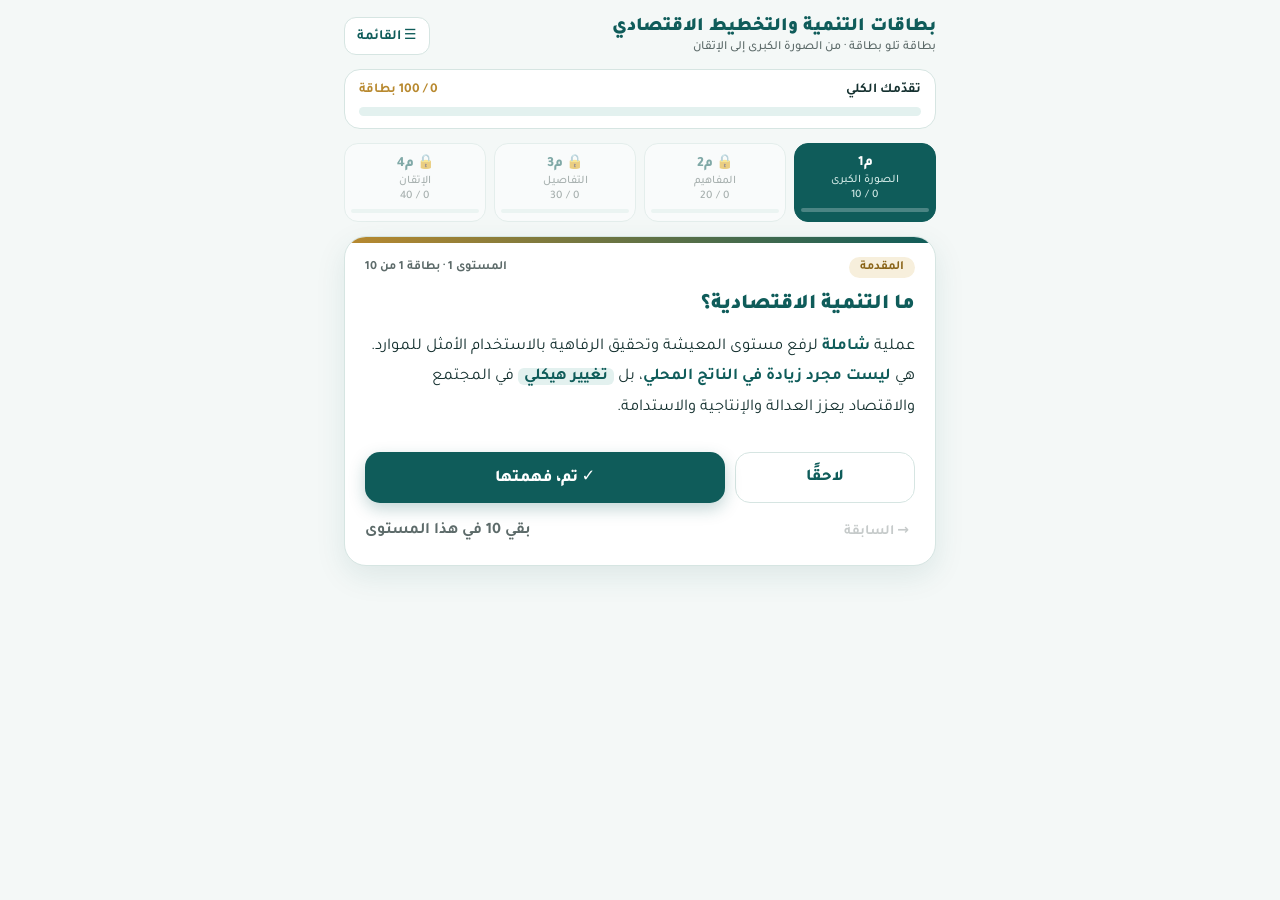
==== bitaqat/index.html @ abdcd71d "إضافة بطاقات المراجعة وملخص المقرر - bitaqat/: موقع 100 بطاقة على 4 مستويات بزر «تم» وحفظ التقدم - m" ====
<!DOCTYPE html>
<html lang="ar" dir="rtl">
<head>
<meta charset="utf-8">
<meta name="viewport" content="width=device-width, initial-scale=1">
<title>بطاقات التنمية والتخطيط الاقتصادي</title>
<link rel="preconnect" href="https://fonts.googleapis.com">
<link href="https://fonts.googleapis.com/css2?family=Tajawal:wght@400;500;700;800;900&display=swap" rel="stylesheet">
<style>
:root{--ink:#14302f;--teal:#0f5c5a;--teal2:#1b7f7a;--tealL:#e3f1ef;--gold:#b8892f;--goldL:#f7efdc;--bg:#f4f8f7;--muted:#5d6b6a;--line:#d6e5e2;--ok:#1f8a5b}
*{box-sizing:border-box;margin:0;padding:0}
html,body{height:100%}
body{font-family:Tajawal,system-ui,sans-serif;background:var(--bg);color:var(--ink);-webkit-tap-highlight-color:transparent}
button{font-family:inherit;cursor:pointer;border:none}
.wrap{max-width:620px;margin:0 auto;padding:16px 14px 28px;min-height:100%;display:flex;flex-direction:column;gap:14px}
header{display:flex;align-items:center;justify-content:space-between;gap:10px}
header h1{font-size:19px;font-weight:900;color:var(--teal);line-height:1.25}
header h1 small{display:block;font-size:12.5px;font-weight:500;color:var(--muted)}
.icon-btn{background:#fff;border:1px solid var(--line);border-radius:12px;padding:8px 12px;font-size:14px;font-weight:700;color:var(--teal)}
.overall{background:#fff;border:1px solid var(--line);border-radius:16px;padding:12px 14px}
.overall .row{display:flex;justify-content:space-between;font-size:13.5px;font-weight:700;margin-bottom:8px}
.overall .row span:last-child{color:var(--gold)}
.bar{height:9px;background:var(--tealL);border-radius:9px;overflow:hidden}
.bar i{display:block;height:100%;background:linear-gradient(to left,var(--gold),var(--teal2));border-radius:9px;transition:width .4s}
.levels{display:grid;grid-template-columns:repeat(4,1fr);gap:8px}
.lv{background:#fff;border:1.5px solid var(--line);border-radius:14px;padding:9px 6px 8px;text-align:center;font-weight:800;color:var(--teal);font-size:14px;position:relative}
.lv small{display:block;font-size:11.5px;font-weight:500;color:var(--muted);margin-top:2px}
.lv .mini{height:4px;background:var(--tealL);border-radius:4px;margin-top:6px;overflow:hidden}
.lv .mini i{display:block;height:100%;background:var(--teal2)}
.lv.on{background:var(--teal);color:#fff;border-color:var(--teal)}
.lv.on small{color:#cfe7e4}
.lv.on .mini{background:rgba(255,255,255,.25)}.lv.on .mini i{background:var(--goldL)}
.lv.done:not(.on){border-color:var(--ok)}
.lv.locked{opacity:.5}
.lv .badge{position:absolute;top:-7px;left:-5px;background:var(--ok);color:#fff;border-radius:10px;font-size:11px;padding:1px 6px}
.card{background:#fff;border-radius:22px;box-shadow:0 10px 30px rgba(15,92,90,.10);border:1px solid var(--line);padding:20px 20px 18px;display:flex;flex-direction:column;gap:12px;min-height:330px;position:relative;overflow:hidden}
.card::before{content:"";position:absolute;inset:0 0 auto 0;height:6px;background:linear-gradient(to left,var(--teal),var(--gold))}
.meta{display:flex;justify-content:space-between;align-items:center;gap:8px;font-size:12.5px}
.chap{background:var(--goldL);color:#8a6418;font-weight:700;border-radius:20px;padding:3px 11px}
.count{color:var(--muted);font-weight:700}
.card h2{font-size:21px;font-weight:900;color:var(--teal);line-height:1.4}
.body{font-size:16.5px;line-height:1.85;flex:1}
.body b{color:var(--teal)}
.body ul,.body ol{padding-right:20px}
.body li{margin-bottom:3px}
.body .v{color:#8a6418;font-weight:700}
.body .k{background:var(--tealL);border-radius:6px;padding:0 6px;font-weight:700;color:var(--teal)}
.body table{width:100%;border-collapse:collapse;font-size:14.5px;margin-top:4px}
.body th{background:var(--teal);color:#fff;padding:5px 7px;text-align:right;font-weight:700}
.body td{border-bottom:1px solid var(--line);padding:5px 7px;vertical-align:top}
.done-tag{position:absolute;top:16px;left:16px;background:#e6f5ee;color:var(--ok);font-size:12px;font-weight:800;border-radius:20px;padding:3px 10px}
.actions{display:grid;grid-template-columns:1fr 2fr;gap:10px}
.btn{border-radius:15px;padding:14px 10px;font-size:16.5px;font-weight:800}
.btn.ok{background:var(--teal);color:#fff;box-shadow:0 6px 16px rgba(15,92,90,.25)}
.btn.ok:active{transform:scale(.98)}
.btn.later{background:#fff;color:var(--teal);border:1.5px solid var(--line)}
.nav{display:flex;justify-content:space-between;align-items:center}
.link{background:none;color:var(--muted);font-size:14px;font-weight:700;padding:6px}
.link:disabled{opacity:.35}
.finish{background:#fff;border-radius:22px;border:1px solid var(--line);padding:26px 20px;text-align:center;display:flex;flex-direction:column;gap:12px;align-items:center}
.finish .big{font-size:46px}
.finish h2{color:var(--teal);font-size:22px;font-weight:900}
.finish p{color:var(--muted);line-height:1.8;font-size:15.5px}
.finish .btn{width:100%}
.sheet-bg{position:fixed;inset:0;background:rgba(10,40,39,.45);display:none;align-items:flex-end;justify-content:center;z-index:9}
.sheet-bg.show{display:flex}
.sheet{background:#fff;width:100%;max-width:620px;max-height:82vh;border-radius:22px 22px 0 0;padding:16px;overflow:auto}
.sheet h3{color:var(--teal);font-weight:900;font-size:18px;margin-bottom:10px;display:flex;justify-content:space-between;align-items:center}
.item{display:flex;align-items:center;gap:10px;padding:11px 6px;border-bottom:1px solid var(--line);font-size:15px;cursor:pointer}
.item .st{width:24px;height:24px;border-radius:50%;border:2px solid var(--line);flex:none;display:flex;align-items:center;justify-content:center;font-size:13px;color:#fff}
.item.d .st{background:var(--ok);border-color:var(--ok)}
.item.cur{background:var(--tealL);border-radius:10px}
.danger{background:#fbeaea;color:#9c3d3d;border-radius:12px;padding:10px 14px;font-weight:800;font-size:14px;margin-top:12px;width:100%}
.confirm{display:none;gap:8px;margin-top:10px}
.confirm.show{display:flex}
.confirm button{flex:1;border-radius:12px;padding:10px;font-weight:800}
.toast{position:fixed;bottom:22px;left:50%;transform:translateX(-50%) translateY(30px);background:var(--ink);color:#fff;padding:10px 18px;border-radius:30px;font-size:14px;font-weight:700;opacity:0;transition:.3s;pointer-events:none;z-index:10}
.toast.show{opacity:1;transform:translateX(-50%) translateY(0)}
@keyframes pop{from{transform:translateY(12px);opacity:0}to{transform:none;opacity:1}}
.anim{animation:pop .28s ease}
</style>
</head>
<body>
<div class="wrap">
  <header>
    <h1>بطاقات التنمية والتخطيط الاقتصادي<small>بطاقة تلو بطاقة · من الصورة الكبرى إلى الإتقان</small></h1>
    <button class="icon-btn" id="listBtn">☰ القائمة</button>
  </header>
  <div class="overall"><div class="row"><span>تقدّمك الكلي</span><span id="ovTxt"></span></div><div class="bar"><i id="ovBar"></i></div></div>
  <div class="levels" id="levels"></div>
  <div id="stage"></div>
</div>

<div class="sheet-bg" id="sheetBg"><div class="sheet" id="sheet"></div></div>
<div class="toast" id="toast"></div>

<script>
const LEVELS=[
 {n:1,name:"الصورة الكبرى",hint:"الموضوعات الرئيسة"},
 {n:2,name:"المفاهيم",hint:"التعريفات والأفكار"},
 {n:3,name:"التفاصيل",hint:"القوائم والمقارنات"},
 {n:4,name:"الإتقان",hint:"الدقائق والشواهد"}
];
const C=[
/* ===== المستوى 1 (10) ===== */
[1,"المقدمة","ما التنمية الاقتصادية؟","عملية <b>شاملة</b> لرفع مستوى المعيشة وتحقيق الرفاهية بالاستخدام الأمثل للموارد.<br>هي <b>ليست مجرد زيادة في الناتج المحلي</b>، بل <span class='k'>تغيير هيكلي</span> في المجتمع والاقتصاد يعزز العدالة والإنتاجية والاستدامة."],
[1,"الفصل 2","النمو ليس هو التنمية","<b>النمو</b> = زيادة الناتج المحلي الإجمالي ← يركز على <span class='k'>الكمّ</span> والأرقام.<br><b>التنمية</b> = تحسين حياة الناس ← تُعنى بـ<span class='k'>الكيف</span>: جودة النمو واستدامته وعدالته، وتراعي الجوانب الاجتماعية والبيئية."],
[1,"الفصل 3","لماذا نسعى إلى التنمية؟","لأنها تحقق أهدافًا كبرى: <b>رفع مستوى المعيشة</b>، <b>تقليل الفقر</b>، <b>عدالة التوزيع</b>، <b>الابتكار</b>، <b>البنية التحتية</b>، <b>التعليم والصحة</b>.<br>وهي ركيزة <b>للاستقرار السياسي والاجتماعي</b> ولتحسين جودة الحياة."],
[1,"الفصل 4","سبع نظريات تفسر التنمية","كل نظرية تجيب عن سؤال: <b>ما محرّك التنمية؟</b><ul><li>سميث: حرية السوق</li><li>ماركس: الصراع الطبقي</li><li>شومبيتر: الابتكار</li><li>روستو: المراحل</li><li>الدفع القوي: الاستثمار الضخم</li><li>نوركس: النمو المتوازن</li><li>هيرشمان: النمو غير المتوازن</li></ul>"],
[1,"الفصل 5","أنواع التنمية والتنمية في الإسلام","للتنمية ثلاثة أنواع: <b>اقتصادية · اجتماعية · مستدامة</b>.<br>والتنمية في الإسلام <b>شاملة متوازنة</b>، غايتها <span class='k'>مقاصد الشريعة الخمسة</span>، و<b>الإنسان محورها وهدفها</b>."],
[1,"الفصول 6–8","التخلف الاقتصادي باختصار","حالة ضعف نمو وتراجع: معيشة ودخل منخفضان وموارد لا تُستغل جيدًا.<br><b>يُقاس</b> بمؤشرات كالناتج المحلي ودخل الفرد و<b>مؤشر التنمية البشرية</b>.<br><b>يُعالج</b> بالإنتاج والاستثمار، والتعليم والصحة، والعدالة، ومحاربة الفساد."],
[1,"الفصل 9","كيف يفسر الإسلام التخلف؟","ليس مشكلة مال وموارد فقط، بل <b>خلل في القيم والسلوك</b> و<b>تقصير في عمارة الأرض</b>.<br>له <b>5 أسباب</b> تقابلها <b>5 سبل للنهوض</b>، وهو <span class='k'>ليس قدرًا محتومًا</span>."],
[1,"الفصول 10، 11، 13","الاستراتيجية ومن يصنع التنمية","<b>الاستراتيجية</b>: خطة طويلة الأمد توجّه موارد الدولة نحو نمو شامل مستدام.<br>ويصنع التنمية ثلاثة فاعلين: <b>الدولة</b> و<b>المواطن</b> و<b>المؤسسات الخاصة</b>، ولكلٍّ دوره."],
[1,"الفصل 12","تمويل التنمية: إسلامي ووضعي","يتفق النظامان في <b>أهمية التمويل</b>، ويختلفان في المصدر والمنهج والقيم.<br><b>الإسلامي</b>: مشاركة في الربح والخسارة، والربا محرّم.<br><b>الوضعي</b>: قرض بفائدة ثابتة، والمقترض يتحمل المخاطر."],
[1,"الفصلان 14–15","التخطيط الاقتصادي وتجربة المملكة","<b>التخطيط</b>: تحديد مسبق للأهداف والمسارات لتحقيق التنمية بكفاءة.<br><b>في المملكة</b> مرحلتان: <b>الخطط الخمسية</b> (بناء البنية التحتية) ← <b>رؤية 2030</b> (تخطيط استراتيجي موجّه بالأداء)."],

/* ===== المستوى 2 (20) ===== */
[2,"الفصل 1","تعريف علم الاقتصاد","علم <b>اجتماعي</b> يدرس كيفية استخدام <b>الموارد المحدودة</b> لإشباع <b>حاجات الإنسان المتعددة</b> بأفضل شكل ممكن، من خلال <b>المقارنة بين الاستخدامات البديلة</b> لهذه الموارد."],
[2,"الفصل 1","تعريف الاقتصاد الإسلامي","منظومة من <b>القواعد والأصول الشرعية</b> المستمدة من القرآن والسنة، تهدف إلى بناء <b>نظام اقتصادي عادل</b> يحقق <b>الكفاية للأفراد</b> و<b>التنمية للمجتمع</b> في إطار القيم الإسلامية."],
[2,"الفصل 1","تعريف التنمية الاقتصادية","عملية تهدف إلى <b>رفع مستوى الدخل القومي</b> و<b>تحسين نوعية الحياة</b> عبر <span class='k'>التغيير الهيكلي</span> في الاقتصاد والمجتمع، وتشمل التقدم في <b>التعليم والصحة والإنتاج والعدالة الاجتماعية</b>."],
[2,"الفصل 2","النمو والتنمية: المقارنة الكاملة","<table><tr><th></th><th>النمو</th><th>التنمية</th></tr><tr><td><b>المفهوم</b></td><td>زيادة الناتج المحلي خلال فترة</td><td>تحسين المعيشة بزيادة الإنتاجية وعدالة التوزيع</td></tr><tr><td><b>التركيز</b></td><td>الكم والأرقام</td><td>جودة النمو واستدامته وعدالته</td></tr><tr><td><b>يراعي</b></td><td>الاقتصاد فقط</td><td>العوامل الاجتماعية والبيئية</td></tr></table>"],
[2,"الفصل 3","أهداف التنمية العشرة","<ol><li>تحسين مستوى المعيشة</li><li>تقليل الفقر</li><li>تعزيز النمو المستدام</li><li>توزيع عادل للثروات</li><li>تعزيز الابتكار والتقنية</li><li>تطوير البنية التحتية</li><li>تحسين التعليم</li><li>تعزيز المشاركة المجتمعية</li><li>زيادة الاستثمار</li><li>تحسين الصحة العامة</li></ol>"],
[2,"الفصل 3","أهمية التنمية الاقتصادية","ضرورية لـ: <b>تحسين المعيشة</b> و<b>زيادة الدخل</b> و<b>توفير فرص العمل</b> ← فتقل البطالة والفقر وتتعزز العدالة.<br>وتعزز <b>الابتكار والكفاءة الإنتاجية</b>، وتسهم في <b>الاستقرار السياسي والاجتماعي</b>.<br>إذن هي ركيزة لتحقيق الأهداف الاجتماعية والثقافية والاقتصادية."],
[2,"الفصل 4","نظرية آدم سميث (الكلاسيكية)","التنمية تتحقق بـ<b>حرية السوق والمنافسة</b>.<br>كل فرد يعمل لمصلحته الذاتية، فيتحقق تلقائيًا الصالح العام عبر <span class='k'>اليد الخفية</span>."],
[2,"الفصل 4","النظرية الماركسية","تفسر التنمية بـ<b>العلاقات الطبقية</b> و<b>الصراع بين العمال والرأسماليين</b>.<br>الرأسمالية تولّد التفاوت والفقر ← فتقوم <b>ثورة</b> تقيم نظامًا أعدل هو <b>الاشتراكية</b>."],
[2,"الفصل 4","نظرية شومبيتر (الابتكار)","<b>الابتكار</b> هو المحرك الأساسي للتنمية.<br>يقوم <b>رواد الأعمال</b> بإحداث <span class='k'>هدم بنّاء</span>: منتجات وتقنيات جديدة تحل محل القديمة."],
[2,"الفصل 4","نظرية روستو: مراحل النمو","تمر المجتمعات بمراحل محددة من التخلف إلى الازدهار:<ol><li>المجتمع التقليدي</li><li>التهيؤ للانطلاق</li><li>الانطلاق</li><li>التوجه نحو النضج الصناعي</li><li>الاستهلاك الجماهيري الواسع</li></ol>"],
[2,"الفصل 4","نظرية الدفع القوي (روزنشتاين-رودان)","التنمية تحتاج <b>دفعة استثمارية كبيرة ومتكاملة</b> لإخراج الاقتصاد من الركود.<br>المشاريع الصغيرة المتفرقة <b>لا تكفي</b>؛ بل يجب تحريك الاقتصاد عبر <b>استثمارات ضخمة متزامنة</b>."],
[2,"الفصل 4","المتوازن (نوركس) × غير المتوازن (هيرشمان)","<b>نوركس</b>: لا تقوم التنمية على قطاع واحد، بل <b>نمو متوازن في جميع القطاعات</b> لضمان الاستقرار.<br><b>هيرشمان</b>: تنطلق التنمية من <b>قطاعات استراتيجية محددة</b> تقود الاقتصاد، ثم تمتد آثارها تدريجيًا لبقية القطاعات."],
[2,"الفصل 5","أنواع التنمية الثلاثة","<b>الاقتصادية</b>: زيادة مستدامة في الدخل والإنتاج وتحسين الهيكل الاقتصادي.<br><b>الاجتماعية</b>: تطوير قدرات الأفراد في التعليم والصحة والثقافة، والعدالة والرفاه.<br><b>المستدامة</b>: تلبية حاجات الحاضر دون المساس بقدرة الأجيال القادمة، مع حفظ البيئة."],
[2,"الفصل 5","التنمية في الإسلام","عملية شاملة توازن بين الاقتصادي والاجتماعي والبيئي مع الالتزام بالأخلاق.<ul><li><b>غايتها</b>: حفظ الدين والنفس والعقل والنسل والمال</li><li><b>أسسها</b>: العمل، العدل، التكافل، الإحسان</li><li><b>محورها</b>: الإنسان</li></ul>"],
[2,"الفصل 6","تعريف التخلف ومظاهره","<b>التخلف</b>: ضعف النمو والتراجع الاقتصادي، يتمثل في انخفاض المعيشة والدخل وضعف استخدام الموارد.<br><b>مظاهره</b>:<ol><li>انتشار الفقر والبطالة</li><li>ضعف البنى التحتية</li><li>انخفاض الإنتاجية وتدني نصيب الفرد من الدخل</li></ol>"],
[2,"الفصل 6","مقاييس التخلف العشرة","<ol><li>الناتج المحلي الإجمالي GDP</li><li>دخل الفرد</li><li>معدل الفقر</li><li>معدل البطالة</li><li>مؤشر التنمية البشرية HDI</li><li>معدل الأمية</li><li>مؤشر الفساد</li><li>الوصول للخدمات الأساسية</li><li>معدل النمو السكاني</li><li>مؤشرات الصحة العامة</li></ol>"],
[2,"الفصل 9","أسباب التخلف في الفكر الإسلامي","<ol><li>الابتعاد عن الدين والقيم الأخلاقية</li><li>الكسل وترك العمل</li><li>الجهل وضعف التعليم</li><li>الظلم والفساد</li><li>الفرقة وضعف الوحدة</li></ol>"],
[2,"الفصل 9","سبل النهوض في ضوء الإسلام","<ol><li>الإيمان والعمل الصالح</li><li>العلم والتخطيط</li><li>العدالة الاجتماعية</li><li>العمل والإنتاج</li><li>التكافل والتعاون</li></ol>"],
[2,"الفصل 12","الفرق الجوهري في التمويل","يكمن في <b>المنطلقات الفكرية والقيمية</b> وفي التعامل مع <b>المال والربح والمخاطرة</b>:<br><b>الربا</b>: محرّم في الإسلام لأن المال لا يدرّ مالًا بلا مخاطرة أو عمل، وهو عنصر أساس في الوضعي.<br><b>المخاطر</b>: مشتركة في الإسلامي، ويتحملها المقترض وحده في الوضعي."],
[2,"الفصل 14","مفهوم التخطيط وأهميته","<b>التخطيط</b>: تحديد مسبق للأهداف والمسارات لتحقيق التنمية بكفاءة؛ يشمل التحليل والتنظيم والتوجيه والرقابة.<br><b>أهميته</b>: توحيد الجهود وتقليل الهدر · تحسين القرار · رفع الكفاءة · الميزة التنافسية والاستقرار · تسهيل التقييم."],

/* ===== المستوى 3 (30) ===== */
[3,"الفصل 4","مرتكزات نظرية آدم سميث","<ol><li><b>تقسيم العمل</b> يزيد الكفاءة والإنتاج.</li><li><b>تراكم رأس المال</b> شرط أساسي للنمو.</li><li><b>دور الدولة</b> يقتصر على الحماية والأمن وتطبيق العدالة.</li></ol>"],
[3,"الفصل 4","مرتكزات النظرية الماركسية","<ol><li><b>فائض القيمة</b> هو مصدر الربح في الرأسمالية.</li><li>التنمية الحقيقية تتحقق بـ<b>إلغاء الاستغلال الطبقي</b>.</li><li>المجتمع العادل ينتج من <b>توزيع الثروة على أسس جماعية</b>.</li></ol>"],
[3,"الفصل 4","مرتكزات نظرية شومبيتر","<ol><li>الابتكار يولّد <b>نموًا اقتصاديًا متسارعًا</b>.</li><li>دور <b>رجل الأعمال محوري</b> في التطور الاقتصادي.</li><li><b>الاستثمار في المعرفة والتقنية</b> أساس التنمية المستدامة.</li></ol>"],
[3,"الفصل 4","مرتكزات نظرية الدفع القوي","<ol><li>ضرورة <b>التخطيط المركزي</b> للتنمية.</li><li><b>الترابط بين القطاعات</b> يضاعف الأثر الاقتصادي.</li><li><b>الاستثمار في البنية التحتية</b> يحفز بقية الأنشطة.</li></ol>"],
[3,"الفصل 4","مرتكزات النمو المتوازن (نوركس)","<ol><li>التوازن بين <b>الإنتاج والاستهلاك</b>.</li><li>تحفيز الاستثمار في <b>الصناعة والزراعة والخدمات معًا</b>.</li><li>تجنب <b>الاعتماد المفرط على قطاع واحد</b> مثل النفط أو الزراعة فقط.</li></ol>"],
[3,"الفصل 4","مرتكزات النمو غير المتوازن (هيرشمان)","<ol><li>الموارد محدودة، فتُركّز في <b>قطاعات ذات أثر مضاعف</b>.</li><li>النمو يبدأ من <b>بؤر اقتصادية</b> تقود التحول البنيوي.</li><li><b>اللامركزية والتمييز</b> في توزيع الاستثمارات يسرّعان النمو.</li></ol>"],
[3,"الفصل 4","المحرك الأساسي لكل نظرية","<table><tr><td><b>سميث</b></td><td>حرية السوق وتراكم رأس المال</td></tr><tr><td><b>ماركس</b></td><td>الصراع الطبقي وتوزيع الثروة</td></tr><tr><td><b>شومبيتر</b></td><td>الابتكار وريادة الأعمال</td></tr><tr><td><b>روستو</b></td><td>المراحل التاريخية للنمو</td></tr><tr><td><b>الدفع القوي</b></td><td>الاستثمار الكبير المتزامن</td></tr><tr><td><b>المتوازن</b></td><td>نمو متزامن في القطاعات</td></tr><tr><td><b>غير المتوازن</b></td><td>قطاعات محركة للنمو</td></tr></table>"],
[3,"الفصل 4","دور الدولة في كل نظرية","<table><tr><td><b>سميث</b></td><td>محدود (تنظيم وعدالة)</td></tr><tr><td><b>ماركس</b></td><td>قوي (تملك وسائل الإنتاج)</td></tr><tr><td><b>شومبيتر</b></td><td>داعم للابتكار</td></tr><tr><td><b>روستو</b></td><td>موجّه وداعم للبنية</td></tr><tr><td><b>الدفع القوي</b></td><td>تخطيط مركزي قوي</td></tr><tr><td><b>المتوازن</b></td><td>منسّق وموجّه</td></tr><tr><td><b>غير المتوازن</b></td><td>محفّز ومركّز</td></tr></table>"],
[3,"الفصل 4","سمة النمو في كل نظرية","<table><tr><td><b>سميث</b></td><td>طبيعي تدريجي</td></tr><tr><td><b>ماركس</b></td><td>تحوّل جذري</td></tr><tr><td><b>شومبيتر</b></td><td>متقطع وديناميكي</td></tr><tr><td><b>روستو</b></td><td>تدريجي متسلسل</td></tr><tr><td><b>الدفع القوي</b></td><td>قفزات تنموية</td></tr><tr><td><b>المتوازن</b></td><td>مستقر ومنتظم</td></tr><tr><td><b>غير المتوازن</b></td><td>انتقائي وانتشاري</td></tr></table>"],
[3,"الفصل 7","معالجة التخلف الاقتصادي","<ol><li><b>زيادة الإنتاج والاستثمار</b>: بتطوير البنية التحتية والتقنيات.</li><li><b>تحسين المعيشة</b>: برفع الدخل وتوفير الخدمات الاجتماعية.</li><li><b>التعليم والصحة</b>: لتأهيل القوى العاملة.</li><li><b>العدالة الاجتماعية</b>: بتوزيع الثروة وتقليل الفوارق.</li><li><b>الاستقرار المؤسسي</b>: بمحاربة الفساد ورفع كفاءة الإدارة.</li></ol>"],
[3,"الفصل 8","تصنيف الدول اقتصاديًا","تُصنّف وفق <b>الدخل القومي الفردي</b> إلى:<ol><li>دول منخفضة الدخل</li><li>دول متوسطة الدخل (<b>دنيا وعليا</b>)</li><li>دول مرتفعة الدخل</li></ol>"],
[3,"الفصل 8","مؤشر التنمية البشرية HDI","يقيس مستوى التنمية بالجمع بين:<br><span class='k'>الدخل</span> + <span class='k'>التعليم</span> + <span class='k'>متوسط العمر</span><br>وهو <b>المقياس المعتمد لدى الأمم المتحدة</b>، وأشمل مقاييس التخلف."],
[3,"الفصل 9","مفهوم التخلف في المنظور الإسلامي","ليس مجرد نقص في المال والموارد، بل <b>خلل في القيم والسلوك والمنهج الإنساني</b> و<b>تقصير في عمارة الأرض</b>.<br><span class='v'>﴿هُوَ أَنشَأَكُم مِّنَ الْأَرْضِ وَاسْتَعْمَرَكُمْ فِيهَا﴾</span> [هود: 61]<br>أي: طلب منكم عمارتها بالعمل والعلم والإنتاج والإصلاح."],
[3,"الفصل 10","الاستراتيجية ومتطلباتها","<b>المفهوم</b>: خطة طويلة الأمد توجّه موارد الدولة نحو النمو الشامل والمستدام.<br><b>المتطلبات</b>:<ol><li>تحليل البيئة الاقتصادية والمنافسة</li><li>صياغة الأهداف والسياسات</li><li>تنفيذ البرامج وفق جداول زمنية</li><li>التقييم المستمر وتعديل المسار</li></ol>"],
[3,"الفصل 10","مكونات الاستراتيجية الناجحة","<ol><li>تنمية <b>رأس المال البشري</b> والتعليم.</li><li>تحسين <b>بيئة الأعمال</b> والإنتاج.</li><li>الاستثمار في <b>الطاقة والبيئة المستدامة</b>.</li></ol>"],
[3,"الفصل 11","أساليب تحقيق التنمية","<ol><li><b>الرؤية الواضحة</b>: أهداف واقعية بمشاركة المجتمع.</li><li><b>الإدارة الفعالة</b>: تنظيم العمل وتوزيع المسؤوليات.</li><li><b>بناء القدرات</b>: التدريب وتنمية المهارات.</li><li><b>الابتكار والإبداع</b>: الأفكار والمشاريع الريادية.</li><li><b>الثقافة التنموية</b>: قيم العمل والشفافية والتكافل.</li></ol>"],
[3,"الفصل 13","دور الدولة في التنمية","<ol><li>وضع <b>السياسات الاقتصادية</b>.</li><li>تطوير <b>البنية التحتية</b>.</li><li>دعم <b>التعليم والبحث والابتكار</b>.</li></ol>للحفظ: الدولة <b>تخطط وتبني وتدعم</b>."],
[3,"الفصل 13","دور المواطن في التنمية","<ol><li>المشاركة في <b>العمل والإنتاج</b>.</li><li><b>ترشيد الاستهلاك والادخار</b>.</li><li>الالتزام بـ<b>القيم الوطنية والاجتماعية</b>.</li></ol>للحفظ: المواطن <b>يعمل ويرشّد ويلتزم</b>."],
[3,"الفصل 13","دور المؤسسات الخاصة","<ol><li><b>الاستثمار</b> في المشاريع المنتجة.</li><li>الالتزام بـ<b>المسؤولية الاجتماعية</b>.</li><li>المساهمة في <b>حماية البيئة</b> والتنمية المستدامة.</li></ol>"],
[3,"الفصل 12","مفهوم تمويل التنمية","توفير <b>الموارد المالية</b> اللازمة لتنفيذ المشروعات الاقتصادية والاجتماعية التي ترفع المعيشة وتحقق النمو المستدام.<br>تتفق النظم في <b>أهمية التمويل</b>، وتختلف في: <span class='k'>المصدر</span> <span class='k'>المنهج</span> <span class='k'>القيم الحاكمة</span>."],
[3,"الفصل 12","أوجه التشابه بين التمويلين","<ol><li><b>الغاية المشتركة</b>: تحريك رأس المال وتشجيع الاستثمار.</li><li><b>صورة التمويل</b>: المال من جانب والعمل من جانب غالبًا، وللعامل إدارة المال حسب الاتفاق.</li><li><b>تنويع المصادر</b>: مدخرات، استثمارات، مؤسسات مالية، شراكات.</li><li><b>تشجيع الادخار والاستثمار</b> وتوجيهه لأنشطة منتجة.</li></ol>"],
[3,"الفصل 12","خلاصة المقارنة في التمويل","<table><tr><th>المعيار</th><th>الإسلامي</th><th>الوضعي</th></tr><tr><td><b>الهدف</b></td><td>التنمية الشاملة والعدالة</td><td>أقصى ربح</td></tr><tr><td><b>الأداة</b></td><td>المشاركة والتمويل الأخلاقي</td><td>القروض والفوائد</td></tr><tr><td><b>المخاطر</b></td><td>مشتركة</td><td>على المقترض</td></tr><tr><td><b>التوزيع</b></td><td>عادل ومتكافل</td><td>غير منضبط بالقيم</td></tr></table>"],
[3,"الفصل 14","أنواع التخطيط","<table><tr><td><b>باعتبار الرسمية</b></td><td>رسمي · غير رسمي</td></tr><tr><td><b>باعتبار المدة</b></td><td>قصير · متوسط · طويل المدى</td></tr><tr><td><b>باعتبار الغرض</b></td><td>استراتيجي · تشغيلي · دائم · للاستخدام الواحد</td></tr></table>"],
[3,"الفصل 14","دور التخطيط في تحقيق التنمية","<ol><li><b>تحديد الأهداف</b> واضحة وقابلة للقياس.</li><li><b>توزيع الموارد</b> توزيعًا أمثل يحد من الهدر.</li><li><b>التنبؤ بالمستقبل</b>: الاحتياجات والتحديات.</li><li><b>التنسيق</b> بين الجهات الحكومية والخاصة.</li><li><b>الاستجابة للتغيرات</b> بمرونة.</li><li><b>المراقبة والتقييم</b> وتعديل الاستراتيجيات.</li></ol>"],
[3,"الفصل 14","التخطيط في المنهج الإسلامي","<ol><li><b>رؤية شاملة</b> متماشية مع القيم وتهدف للخير العام.</li><li><b>التوكل على الله</b> مع بذل الجهد.</li><li><b>التفكر والتأمل</b> قبل القرار.</li><li><b>الاستشارة</b> لذوي الخبرة.</li><li><b>المرونة</b> والتكيف مع المتغيرات.</li><li><b>التقييم</b> ومراجعة الأداء.</li></ol>"],
[3,"الفصل 14","الضوابط الشرعية للتخطيط","<ol><li>الربط بين <b>الدنيا والآخرة</b> في الأهداف.</li><li>ربط التخطيط بـ<b>التوكل على الله</b>.</li><li>التقيد بضابط <b>الحلال والحرام</b>.</li><li>الالتزام بـ<b>الضوابط الأخلاقية</b>.</li><li><b>الشورى والتعاون</b>.</li></ol>تضمن توافق التخطيط مع القيم وتحقيق المصلحة العامة."],
[3,"الفصل 14","مراحل التخطيط الست","<ol><li>تحديد الأهداف</li><li>تحليل وتقييم الظروف البيئية</li><li>تحديد البدائل</li><li>تقييم البدائل</li><li>اختيار البديل الأمثل</li><li>تقييم النتائج والتعديل</li></ol>"],
[3,"الفصل 14","أساليب التخطيط الثلاثة","<ol><li><b>أسلوب الموازين</b>: سلعية، قيمية، قوى عاملة.</li><li><b>أسلوب المدخلات والمخرجات</b>: تحليل التشابك بين القطاعات.</li><li><b>أسلوب البرمجة الخطية</b>: أسلوب رياضي لإيجاد الحل الأمثل.</li></ol>"],
[3,"الفصل 15","المرحلة الأولى: الخطط الخمسية","بدأت في <b>أواخر القرن الرابع عشر الهجري</b> واستمرت <b>عشر خطط</b>.<br><b>هدفها</b>: بناء البنية التحتية (مطارات، موانئ، مستشفيات، جامعات، طرق سريعة).<br><b>أسلوبها</b>: الموازين، والمحرك الإنفاق العام الممول من النفط.<br><b>نتيجتها</b>: اكتمال البنية التحتية والأساس للمرحلة التالية."],
[3,"الفصل 15","المرحلة الثانية: رؤية 2030","من <b>2016م حتى الآن</b>؛ انطلاقة جديدة وخارطة طريق شاملة.<br>تحوّل من <b>تخطيط موجّه بالإنفاق</b> إلى <b>تخطيط استراتيجي موجّه بالأداء</b>.<br><b>محاورها</b>: مجتمع حيوي · اقتصاد مزدهر · وطن طموح."],

/* ===== المستوى 4 (40) ===== */
[4,"الفصل 3","الأهداف 1–5 بالتفصيل","<ol><li><b>المعيشة</b>: زيادة الدخل وتوفير التعليم والرعاية الصحية.</li><li><b>الفقر</b>: برامج اجتماعية للأكثر احتياجًا وفرص عمل.</li><li><b>النمو المستدام</b>: نمو يحافظ على الموارد الطبيعية.</li><li><b>عدالة التوزيع</b>: تقليل الفجوات بين فئات المجتمع.</li><li><b>الابتكار</b>: البحث والتطوير لزيادة الإنتاجية.</li></ol>"],
[4,"الفصل 3","الأهداف 6–10 بالتفصيل","<ol start='6'><li><b>البنية التحتية</b>: الطرق والمواصلات والطاقة.</li><li><b>التعليم</b>: تلبية احتياجات سوق العمل والمهارات الحديثة.</li><li><b>المشاركة المجتمعية</b>: إشراك المجتمع في القرارات التنموية.</li><li><b>الاستثمار</b>: جذب المحلي والأجنبي.</li><li><b>الصحة العامة</b>: الرعاية والوقاية لزيادة الإنتاجية.</li></ol>"],
[4,"المقدمة","ثلاث قيم يعززها التغيير الهيكلي","في المقدمة: التنمية تغيير هيكلي يعزز:<br><span class='k'>العدالة</span> <span class='k'>الإنتاجية</span> <span class='k'>الاستدامة</span><br>وفي تعريف الفصل الثاني: <b>النمو يركز على الكم، والتنمية تُعنى بجودة النمو واستدامته وعدالته</b>."],
[4,"الفصل 4","سميث بدقة","تحقيق المصلحة العامة يحدث <b>تلقائيًا</b> من سعي الفرد لمصلحته الذاتية ← «اليد الخفية».<br>الدولة: <b>حماية وأمن وعدالة</b> فقط (دور محدود).<br>سمة النمو عنده: <b>طبيعي تدريجي</b>."],
[4,"الفصل 4","ماركس بدقة","النتيجة عنده: <b>ثورة</b> تقيم نظامًا أعدل = <b>الاشتراكية</b>.<br>الدولة: دور <b>قوي</b> بتملك وسائل الإنتاج.<br>سمة النمو: <b>تحوّل جذري</b>.<br>مفتاحه: <span class='k'>فائض القيمة</span> مصدر الربح الرأسمالي."],
[4,"الفصل 4","روستو: المرحلتان 1 و2","<b>1. المجتمع التقليدي</b>: اقتصاد <b>زراعي بسيط</b>.<br><b>2. التهيؤ للانطلاق</b>: مرحلة <b>تكوين البنية الاقتصادية</b>."],
[4,"الفصل 4","روستو: مرحلة الانطلاق","<b>3. الانطلاق</b>: <span class='k'>نقطة التحول</span> نحو <b>النمو السريع</b>.<br>وهي المرحلة الوسطى بين التهيؤ والنضج.<br>دور الدولة عند روستو: <b>موجّه وداعم للبنية</b>، وسمة النمو <b>تدريجي متسلسل</b>."],
[4,"الفصل 4","روستو: المرحلتان 4 و5","<b>4. التوجه نحو النضج</b>: النضج <b>الصناعي</b>.<br><b>5. الاستهلاك الجماهيري الواسع</b>: آخر المراحل وقمة الازدهار."],
[4,"الفصل 4","لا تخلط: الدفع القوي × المتوازن","كلاهما يؤمن بـ<b>التزامن</b> وبعدم كفاية الجهود الجزئية، لكن:<br><b>الدفع القوي</b>: يركز على <b>حجم</b> الاستثمار وضخامته + <b>تخطيط مركزي قوي</b> ← قفزات تنموية.<br><b>المتوازن</b>: يركز على <b>توازن القطاعات</b> والإنتاج والاستهلاك ← نمو مستقر ومنتظم."],
[4,"الفصل 4","هيرشمان بدقة","الدولة عنده: <b>محفّز ومركّز</b> للاستثمار في قطاعات بعينها.<br>سمة النمو: <b>انتقائي</b> (يبدأ من قطاعات مختارة) ثم <b>انتشاري</b> (يمتد لغيرها).<br>مثال الفكرة: قطاع قائد ذو أثر مضاعف يجرّ بقية الاقتصاد."],
[4,"الفصل 6","مقياس الناتج المحلي الإجمالي","<b>GDP</b>: يقيس <b>إجمالي قيمة السلع والخدمات المنتجة</b> في الدولة.<br>ويُعدّ <b>مؤشرًا رئيسًا على النشاط الاقتصادي</b>."],
[4,"الفصل 6","دخل الفرد ومعدل الفقر","<b>دخل الفرد</b>: متوسط دخل الأفراد ← يعكس <b>مستوى المعيشة</b>.<br><b>معدل الفقر</b>: نسبة من يعيشون <b>تحت خط الفقر</b> ← يدل على <b>توزيع الثروة</b> ومستوى الرفاهية."],
[4,"الفصل 6","البطالة والأمية","<b>معدل البطالة</b>: نسبة <b>القادرين على العمل غير الموظفين</b> ← يعكس حالة سوق العمل.<br><b>معدل الأمية</b>: نسبة من <b>لا يستطيعون القراءة والكتابة</b> ← يعكس مستوى التعليم."],
[4,"الفصل 6","الفساد والخدمات الأساسية","<b>مؤشر الفساد</b>: مستوى الفساد في <b>المؤسسات الحكومية</b>، ويؤثر سلبًا في التنمية.<br><b>الوصول للخدمات الأساسية</b>: التعليم والرعاية الصحية و<b>المياه النظيفة</b> ← يعكس الرفاهية العامة."],
[4,"الفصل 6","النمو السكاني ومؤشرات الصحة","<b>النمو السكاني</b>: يزيد التخلف إذا كان <b>سريعًا دون توفير الموارد</b> اللازمة.<br><b>مؤشرات الصحة العامة</b>: مثل <b>وفيات الأطفال</b> و<b>متوسط العمر المتوقع</b> ← تعكس صحة السكان وتوفر الخدمات الصحية."],
[4,"الخاتمة","خاتمة المذكرة","التنمية ليست هدفًا اقتصاديًا فحسب، بل <b>مشروع إنساني وحضاري</b> يتكامل فيه الاقتصاد مع القيم، والعلم مع العدالة.<br>وفي المنظور الإسلامي: <b>مسؤولية جماعية</b> تقوم على العمل الصالح والعلم والعدل، وغايتها <span class='k'>إعمار الأرض وخدمة الإنسان</span>."],
[4,"الفصل 9","السبب 1: البعد عن الدين والقيم","حين يُهمل الناس قيم الإسلام في العمل ويضعفون في <b>الأمانة والإتقان</b> ← <b>تُرفع البركة</b> ويحل الضعف الاقتصادي.<br><span class='v'>﴿وَلَوْ أَنَّ أَهْلَ الْقُرَىٰ آمَنُوا وَاتَّقَوْا لَفَتَحْنَا عَلَيْهِم بَرَكَاتٍ مِّنَ السَّمَاءِ وَالْأَرْضِ﴾</span> [الأعراف: 96]"],
[4,"الفصل 9","السبب 2: الكسل وترك العمل","الإسلام <b>يربط الرزق بالسعي</b>؛ فترك السعي سبب رئيس للفقر.<br><span class='v'>﴿فَامْشُوا فِي مَنَاكِبِهَا وَكُلُوا مِن رِّزْقِهِ﴾</span> [الملك: 15]<br><b>العمل عبادة</b>، والكسل من مظاهر التخلف الحضاري."],
[4,"الفصل 9","السبب 3: الجهل وضعف التعليم","العلم <b>أساس القوة والتقدم</b>، والجهل سبب للضلال والتراجع.<br><span class='v'>﴿قُلْ هَلْ يَسْتَوِي الَّذِينَ يَعْلَمُونَ وَالَّذِينَ لَا يَعْلَمُونَ﴾</span> [الزمر: 9]<br>كل أمة تهمل التعليم والبحث تفقد مكانتها."],
[4,"الفصل 9","السبب 4: الظلم والفساد","الظلم <b>يُهلك الأمم ولو كانت غنية</b>؛ لأنه يهدم الثقة ويضعف العدالة.<br><span class='v'>﴿وَتِلْكَ الْقُرَىٰ أَهْلَكْنَاهُمْ لَمَّا ظَلَمُوا﴾</span> [الكهف: 59]<br>الفساد الإداري والمالي يكدّس الثروة بيد القلة ويحرم الأكثرية."],
[4,"الفصل 9","السبب 5: الفرقة وضعف الوحدة","الاجتماع <b>أساس القوة</b>، والانقسام يورث الضعف.<br><span class='v'>﴿وَلَا تَنَازَعُوا فَتَفْشَلُوا وَتَذْهَبَ رِيحُكُمْ وَاصْبِرُوا﴾</span> [الأنفال: 46]<br>حين تنقسم الأمة إلى مصالح متعارضة تفقد طاقتها الإنتاجية."],
[4,"الفصل 9","كل سبب يقابله سبيل","<table><tr><th>السبب</th><th>السبيل</th></tr><tr><td>البعد عن الدين</td><td>الإيمان والعمل الصالح</td></tr><tr><td>الكسل</td><td>العمل والإنتاج</td></tr><tr><td>الجهل</td><td>العلم والتخطيط</td></tr><tr><td>الظلم والفساد</td><td>العدالة الاجتماعية</td></tr><tr><td>الفرقة</td><td>التكافل والتعاون</td></tr></table>"],
[4,"الفصل 9","سبيل العدالة الاجتماعية","الإسلام يحقق العدالة بـ<b>توزيع الثروة</b> و<b>منع الاحتكار</b>،<br>ويحض على <span class='k'>الإنفاق</span> <span class='k'>الصدقة</span> <span class='k'>الوقف</span> بوصفها <b>آليات تنموية</b>."],
[4,"الفصل 9","الإيمان والعمل · العمل والإنتاج","<b>الإيمان والعمل الصالح</b>: الجمع بين العقيدة الصحيحة والعمل المنتج؛ فالإيمان وحده لا يكفي دون عمل.<br><b>العمل والإنتاج</b>: تشجيع كل عمل نافع يضيف قيمة من الزراعة إلى الصناعة والخدمات؛ لأن <b>خير الكسب عمل الرجل بيده</b>."],
[4,"الفصل 12","الاختلاف في الأساس الفكري","<b>الإسلامي</b>: يستمد قواعده من <b>الشريعة ومقاصدها</b> في تحقيق العدل والتنمية المتوازنة.<br><b>الوضعي</b>: يقوم على <b>النفعية المادية</b> وتحقيق أقصى ربح ممكن <b>دون اعتبار القيم</b>."],
[4,"الفصل 12","الاختلاف في أسلوب التمويل","<b>الإسلامي</b>: المشاركة في الربح والخسارة عبر صيغ:<br><span class='k'>المضاربة</span> <span class='k'>المشاركة</span> <span class='k'>المزارعة</span> <span class='k'>المساقاة</span><br><b>الوضعي</b>: القرض بفائدة ثابتة <b>بغض النظر عن نتيجة المشروع</b>، والفائدة ثمن استخدام رأس المال."],
[4,"الفصل 12","الاختلاف في العدالة الاجتماعية","<b>الإسلامي</b>: يسعى لتوزيع عادل للثروة عبر <b>الزكاة والوقف والصدقات</b>.<br><b>الوضعي</b>: <b>لا يراعي توزيع الثروة</b>، بل يركز على الكفاءة الإنتاجية والعائد."],
[4,"الفصل 12","الاختلاف في الجانب الأخلاقي","<b>الإسلامي</b>: التمويل مرتبط بالقيم: <b>الصدق، الأمانة، تجنب الغرر والاحتكار</b>.<br><b>الوضعي</b>: يفتقر إلى الضوابط الأخلاقية؛ <b>ما دام النشاط قانونيًا فهو مقبول</b>."],
[4,"الفصل 12","الاختلاف في مجال الاستثمار","<b>الإسلامي</b>: يجب أن يكون في <b>مجالات حلال ومنتجة</b> تحقق المنفعة العامة.<br><b>الوضعي</b>: يمكن أن يكون في <b>أي نشاط يحقق ربحًا</b> حتى لو كان ضارًا بالمجتمع."],
[4,"الفصل 12","العلاقة بين المال والعمل","<b>الإسلامي</b>: <span class='k'>تكامل وتفاعل</span> بين المال والعمل.<br><b>الوضعي</b>: <span class='k'>فصل تام</span> ← المال وحده يدرّ الربح.<br>ومن هنا عُلّل تحريم الربا: <b>لا يجوز أن يدرّ المال مالًا بلا مخاطرة أو عمل</b>."],
[4,"الفصل 14","نشأة التخطيط: البدايات","بدأ مع <b>استقرار الإنسان</b>، وتطور مع <b>الثورة الصناعية</b>.<br><b>1910م</b>: أول استخدام علمي للتخطيط الاستراتيجي على يد العالم النرويجي <b>كريستيان شونهيدر</b>.<br><b>1914م</b>: أول استخدام عملي في <b>ألمانيا</b> خلال الحرب العالمية الأولى."],
[4,"الفصل 14","التخطيط بعد الحرب الثانية واليوم","توسعت الدول في تطبيقه <b>بعد الحرب العالمية الثانية</b> عبر <b>مشروع مارشال</b> لمواجهة مشكلات الحرب.<br><b>اليوم</b>: أصبح يهتم بدراسة <b>الأهداف الاجتماعية والاقتصادية</b> = أحدث اتجاهات التخطيط."],
[4,"الفصل 14","خصائص التخطيط وضوابطه","<ol><li>إعطاؤه <b>الأولوية</b> في النظام الإداري</li><li><b>الواقعية</b></li><li><b>الشمولية</b></li><li><b>التناسق والانسجام</b> بين الأهداف</li><li><b>المرونة</b></li><li><b>الإلزامية</b></li></ol>"],
[4,"الفصل 14","الموازين السلعية","تركز على <b>سلع محددة</b> مثل القمح أو النفط.<br>توازن بين <b>مصادرها</b> (الإنتاج المحلي، الواردات) و<b>استخداماتها</b> (الاستهلاك النهائي، التصدير)."],
[4,"الفصل 14","الموازين القيمية: المستوى الجزئي","على مستوى <b>المنشأة</b> تُعرف بـ<span class='k'>الموازنة التقديرية</span>:<br><b>ترجمة مالية لأهداف المنشأة</b>، تهدف إلى التوازن بين <b>الإيرادات والمصروفات</b>."],
[4,"الفصل 14","الموازين القيمية: المستوى الكلي","على مستوى <b>الدولة</b> تُعدّ <b>القيد الحاكم للخطة</b>، وتشمل:<ul><li><b>ميزانية الدولة</b>: الإيرادات والنفقات العامة</li><li><b>ميزان المدفوعات</b>: التدفقات النقدية مع الخارج</li><li><b>الموازنة النقدية</b>: لإدارة السيولة وضمان تنفيذ الموازنة العامة على أساس نقدي</li></ul>"],
[4,"الفصل 14","موازين القوى العاملة","تطورت من <b>موازنة أعداد العمال</b> إلى <b>التخطيط الاستراتيجي للقوى العاملة</b>:<br>تحليل <b>الطلب المستقبلي</b> (المهارات المطلوبة) و<b>العرض الحالي</b> (المهارات المتاحة) ← تحديد <b>الفجوة</b> (فائض أو عجز) لتحقيق التوازن."],
[4,"الفصل 14","أسلوب المدخلات والمخرجات","يحلل <b>التشابك والاعتماد المتبادل</b> بين القطاعات الاقتصادية.<br>يُستخدم لـ<b>تحليل الأثر</b>: قياس الآثار المباشرة وغير المباشرة لأي تغيير في الطلب (كاستثمار جديد) على الإنتاج والواردات والعمالة.<br>وتقدير انتشار <b>صدمات التكلفة</b> كارتفاع أسعار المحروقات."],
[4,"الفصل 14","أسلوب البرمجة الخطية","أسلوب <b>رياضي</b> هدفه <span class='k'>المثالية</span>: إيجاد <b>الحل الأمثل</b> الذي يحقق:<ul><li>إما <b>تعظيم</b> هدف مرغوب كالربح أو الإيراد</li><li>أو <b>تخفيض</b> هدف غير مرغوب كالتكاليف</li></ul>"],
[4,"الفصل 15","حوكمة التخطيط وآليات الرؤية","<b>مجلس الشؤون الاقتصادية والتنمية</b>: العقل المدبر الذي يوحّد توجهات الدولة.<br><b>وزارة الاقتصاد والتخطيط</b>: الجهة الفنية لوضع الخطط.<br><b>التنفيذ</b>: برامج تحقيق الرؤية، مثل تطوير الصناعة الوطنية والخدمات اللوجستية، وصندوق الاستثمارات العامة، وتنمية القدرات البشرية، والاستدامة المالية.<br><b>المتابعة</b>: مؤشرات الأداء الرئيسة."]
];
const CARDS=C.map((c,i)=>({lv:c[0],ch:c[1],t:c[2],b:c[3]}));
LEVELS.forEach(L=>{let k=0;CARDS.forEach(c=>{if(c.lv===L.n)c.id='L'+L.n+'-'+(++k);});L.total=k;});

const KEY='tanmiya-cards-v1';
let S={done:{},level:1,order:{}};
try{const raw=localStorage.getItem(KEY);if(raw)S=Object.assign(S,JSON.parse(raw));}catch(e){}
function save(){try{localStorage.setItem(KEY,JSON.stringify(S));}catch(e){}}

const byLv=n=>CARDS.filter(c=>c.lv===n);
const doneCount=n=>byLv(n).filter(c=>S.done[c.id]).length;
const lvComplete=n=>doneCount(n)===byLv(n).length;
const unlocked=n=>n===1||lvComplete(n-1);
function queue(n){ // order of pending cards (supports "later")
  const ids=byLv(n).map(c=>c.id);
  let o=(S.order[n]||[]).filter(id=>ids.includes(id));
  ids.forEach(id=>{if(!o.includes(id))o.push(id)});
  S.order[n]=o;return o.filter(id=>!S.done[id]);
}
let viewId=null; // card opened explicitly (e.g., from list)
let hist=[];

function render(){
  const tot=CARDS.length,d=CARDS.filter(c=>S.done[c.id]).length;
  ovTxt.textContent=d+' / '+tot+' بطاقة';ovBar.style.width=(d/tot*100)+'%';
  levels.innerHTML=LEVELS.map(L=>{
    const dc=doneCount(L.n),cls=['lv'];if(L.n===S.level)cls.push('on');if(lvComplete(L.n))cls.push('done');if(!unlocked(L.n))cls.push('locked');
    return `<button class="${cls.join(' ')}" data-l="${L.n}">${lvComplete(L.n)?'<span class="badge">✓</span>':''}${unlocked(L.n)?'':'🔒 '}م${L.n}<small>${L.name}</small><small>${dc} / ${L.total}</small><div class="mini"><i style="width:${dc/L.total*100}%"></i></div></button>`}).join('');
  const L=LEVELS[S.level-1];const q=queue(S.level);
  let card=viewId?CARDS.find(c=>c.id===viewId):null;
  if(!card&&q.length)card=CARDS.find(c=>c.id===q[0]);
  if(!card){
    const next=LEVELS[S.level];
    stage.innerHTML=`<div class="finish anim"><div class="big">🎉</div><h2>أتممت المستوى ${S.level}: ${L.name}</h2>
      <p>${next?`فهمت جميع بطاقاته (${L.total}). المستوى التالي «${next.name}» فيه ${next.total} بطاقة ويأخذك أعمق في المنهج.`:'أنهيت البطاقات المئة كلها. أنت الآن ملمّ بالمقرر من الصورة الكبرى إلى أدق التفاصيل.'}</p>
      ${next?`<button class="btn ok" id="goNext">انتقل إلى المستوى ${next.n} ←</button>`:''}
      <button class="btn later" id="review">راجع بطاقات هذا المستوى</button></div>`;
    const g=document.getElementById('goNext');if(g)g.onclick=()=>{S.level++;viewId=null;hist=[];save();render();};
    document.getElementById('review').onclick=openList;
    save();return;
  }
  const idx=byLv(S.level).indexOf(card)+1;const isDone=!!S.done[card.id];
  stage.innerHTML=`<div class="card anim">
    ${isDone?'<span class="done-tag">✓ تمت</span>':''}
    <div class="meta"><span class="chap">${card.ch}</span><span class="count">المستوى ${S.level} · بطاقة ${idx} من ${L.total}</span></div>
    <h2>${card.t}</h2><div class="body">${card.b}</div>
    <div class="actions">
      <button class="btn later" id="later">${isDone?'إلغاء «تم»':'لاحقًا'}</button>
      <button class="btn ok" id="ok">${isDone?'التالية ←':'✓ تم، فهمتها'}</button>
    </div>
    <div class="nav"><button class="link" id="back" ${hist.length?'':'disabled'}>→ السابقة</button><span class="count">بقي ${q.length} في هذا المستوى</span></div>
  </div>`;
  ok.onclick=()=>{hist.push(card.id);if(!isDone){S.done[card.id]=true;toast('أحسنت! ✓');}viewId=null;save();render();};
  later.onclick=()=>{
    if(isDone){delete S.done[card.id];viewId=card.id;save();render();return;}
    const o=S.order[S.level];o.splice(o.indexOf(card.id),1);o.push(card.id);hist.push(card.id);viewId=null;
    if(queue(S.level).length>1)toast('ستعود إليها لاحقًا');save();render();};
  back.onclick=()=>{const id=hist.pop();if(id){viewId=id;render();}};
}
levels.onclick=e=>{const b=e.target.closest('.lv');if(!b)return;const n=+b.dataset.l;
  if(!unlocked(n)){toast('أكمل المستوى '+(n-1)+' أولًا');return;}S.level=n;viewId=null;hist=[];save();render();};

function openList(){
  const L=LEVELS[S.level-1];const q=queue(S.level);const cur=viewId||q[0];
  sheet.innerHTML=`<h3><span>المستوى ${L.n}: ${L.name}</span><button class="link" id="cls">إغلاق ✕</button></h3>`+
   byLv(S.level).map((c,i)=>`<div class="item ${S.done[c.id]?'d':''} ${c.id===cur?'cur':''}" data-id="${c.id}"><span class="st">${S.done[c.id]?'✓':''}</span><span>${i+1}. ${c.t}</span></div>`).join('')+
   `<button class="danger" id="rst">إعادة تعيين تقدّم هذا المستوى</button>
    <div class="confirm" id="cf"><button style="background:#9c3d3d;color:#fff" id="yes">نعم، أعد التعيين</button><button style="background:var(--tealL);color:var(--teal)" id="no">تراجع</button></div>`;
  sheetBg.classList.add('show');
  sheet.querySelectorAll('.item').forEach(it=>it.onclick=()=>{viewId=it.dataset.id;hist=[];closeList();render();});
  cls.onclick=closeList;rst.onclick=()=>cf.classList.add('show');no.onclick=()=>cf.classList.remove('show');
  yes.onclick=()=>{byLv(S.level).forEach(c=>delete S.done[c.id]);delete S.order[S.level];viewId=null;hist=[];save();closeList();render();toast('بدأ المستوى من جديد');};
}
function closeList(){sheetBg.classList.remove('show');}
listBtn.onclick=openList;sheetBg.onclick=e=>{if(e.target===sheetBg)closeList();};
let tt;function toast(m){toastEl.textContent=m;toastEl.classList.add('show');clearTimeout(tt);tt=setTimeout(()=>toastEl.classList.remove('show'),1400);}
const toastEl=document.getElementById('toast');
if(!unlocked(S.level))S.level=1;
render();
</script>
</body>
</html>
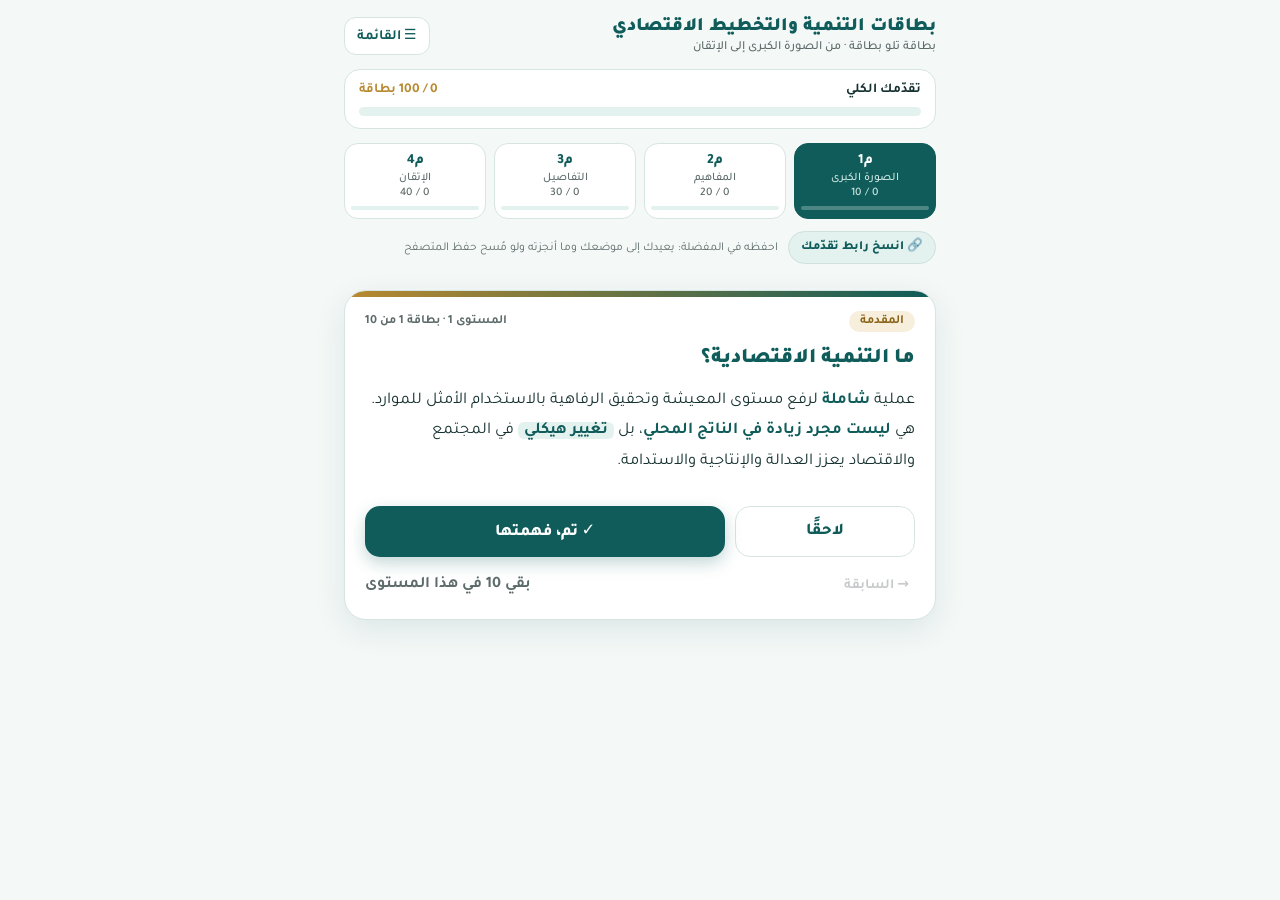
==== commit b1c5a581: "فتح جميع مستويات البطاقات وحفظ التقدم والموضع في الرابط - لم تعد المستويات مقفلة؛ يستطيع الدارس الان" ====
--- a/bitaqat/index.html
+++ b/bitaqat/index.html
@@ -78,6 +78,7 @@
 .toast.show{opacity:1;transform:translateX(-50%) translateY(0)}
 @keyframes pop{from{transform:translateY(12px);opacity:0}to{transform:none;opacity:1}}
 .anim{animation:pop .28s ease}
+.proglink{display:flex;align-items:center;gap:10px;margin:-2px 0 12px;font-size:12px;color:#5d6b6a;line-height:1.5}.proglink button{flex:none;font:inherit;font-size:12.5px;font-weight:800;color:#0f5c5a;background:#e3f1ef;border:1px solid #cfe0dd;border-radius:99px;padding:6px 12px;cursor:pointer}
 </style>
 </head>
 <body>
@@ -87,7 +88,7 @@
     <button class="icon-btn" id="listBtn">☰ القائمة</button>
   </header>
   <div class="overall"><div class="row"><span>تقدّمك الكلي</span><span id="ovTxt"></span></div><div class="bar"><i id="ovBar"></i></div></div>
-  <div class="levels" id="levels"></div>
+  <div class="levels" id="levels"></div><div class="proglink"><button id="progBtn" type="button">🔗 انسخ رابط تقدّمك</button><span>احفظه في المفضلة: يعيدك إلى موضعك وما أنجزته ولو مُسح حفظ المتصفح</span></div>
   <div id="stage"></div>
 </div>
 
@@ -221,7 +222,7 @@
 const byLv=n=>CARDS.filter(c=>c.lv===n);
 const doneCount=n=>byLv(n).filter(c=>S.done[c.id]).length;
 const lvComplete=n=>doneCount(n)===byLv(n).length;
-const unlocked=n=>n===1||lvComplete(n-1);
+const unlocked=n=>true; // كل المستويات مفتوحة
 function queue(n){ // order of pending cards (supports "later")
   const ids=byLv(n).map(c=>c.id);
   let o=(S.order[n]||[]).filter(id=>ids.includes(id));
@@ -240,7 +241,7 @@
   const L=LEVELS[S.level-1];const q=queue(S.level);
   let card=viewId?CARDS.find(c=>c.id===viewId):null;
   if(!card&&q.length)card=CARDS.find(c=>c.id===q[0]);
-  if(!card){
+  if(!card){window.__cur=null;
     const next=LEVELS[S.level];
     stage.innerHTML=`<div class="finish anim"><div class="big">🎉</div><h2>أتممت المستوى ${S.level}: ${L.name}</h2>
       <p>${next?`فهمت جميع بطاقاته (${L.total}). المستوى التالي «${next.name}» فيه ${next.total} بطاقة ويأخذك أعمق في المنهج.`:'أنهيت البطاقات المئة كلها. أنت الآن ملمّ بالمقرر من الصورة الكبرى إلى أدق التفاصيل.'}</p>
@@ -250,7 +251,7 @@
     document.getElementById('review').onclick=openList;
     save();return;
   }
-  const idx=byLv(S.level).indexOf(card)+1;const isDone=!!S.done[card.id];
+  window.__cur=card.id;const idx=byLv(S.level).indexOf(card)+1;const isDone=!!S.done[card.id];
   stage.innerHTML=`<div class="card anim">
     ${isDone?'<span class="done-tag">✓ تمت</span>':''}
     <div class="meta"><span class="chap">${card.ch}</span><span class="count">المستوى ${S.level} · بطاقة ${idx} من ${L.total}</span></div>
@@ -286,7 +287,27 @@
 listBtn.onclick=openList;sheetBg.onclick=e=>{if(e.target===sheetBg)closeList();};
 let tt;function toast(m){toastEl.textContent=m;toastEl.classList.add('show');clearTimeout(tt);tt=setTimeout(()=>toastEl.classList.remove('show'),1400);}
 const toastEl=document.getElementById('toast');
-if(!unlocked(S.level))S.level=1;
+
+/* ===== رابط التقدم: يُكتب التقدم والموضع في الرابط، فيعود الدارس إلى مكانه ولو مُسح حفظ المتصفح ===== */
+const PROG=(()=>{const A='ABCDEFGHIJKLMNOPQRSTUVWXYZabcdefghijklmnopqrstuvwxyz0123456789-_';
+ const lvOf=id=>+String(id).split('-')[0].slice(1);
+ function enc(){const ids=P.ids(),d=P.done();let s='';for(let i=0;i<ids.length;i+=6){let v=0;for(let j=0;j<6;j++)if(d[ids[i+j]])v|=1<<j;s+=A[v];}
+  const c=P.cur();return 'p='+s+'&l='+P.level()+(c?'&c='+c:'');}
+ function sync(){try{window.history.replaceState(null,'','#'+enc());}catch(e){}}
+ function load(){let start=null;try{const m={};(location.hash||'').replace(/^#/,'').split('&').forEach(kv=>{const i=kv.indexOf('=');if(i>0)m[kv.slice(0,i)]=kv.slice(i+1);});
+  if(!m.p)return null;const ids=P.ids(),d=P.done(),before=ids.filter(i=>d[i]).length;let fromLink=0;
+  for(let i=0;i<ids.length;i++){const v=A.indexOf(m.p[Math.floor(i/6)]||'A');if(v>=0&&(v>>(i%6))&1){fromLink++;d[ids[i]]=true;}}
+  if(fromLink>=before){if(m.c&&ids.includes(m.c)){P.go(lvOf(m.c),m.c);start=m.c;}else if(+m.l>=1&&+m.l<=4)P.go(+m.l,null);}
+  P.save();}catch(e){}return start;}
+ function copy(){const url=location.href.split('#')[0]+'#'+enc();const ok=()=>toast('نُسخ الرابط ✓ احفظه في المفضلة أو أرسله لنفسك');
+  const fb=()=>{const t=document.createElement('textarea');t.value=url;t.style.cssText='position:fixed;opacity:0';document.body.appendChild(t);t.select();
+   let done=false;try{done=document.execCommand('copy');}catch(e){}t.remove();if(done)ok();else window.prompt('انسخ هذا الرابط واحفظه:',url);};
+  try{navigator.clipboard.writeText(url).then(ok,fb);}catch(e){fb();}}
+ return {sync,load,copy};})();
+const P={ids:()=>CARDS.map(c=>c.id),done:()=>S.done,level:()=>S.level,cur:()=>window.__cur,go:(l,id)=>{S.level=l;viewId=id;},save};
+{const _f=render;render=function(...a){const r=_f.apply(this,a);PROG.sync();return r;};}
+document.getElementById('progBtn').onclick=()=>PROG.copy();
+PROG.load();
 render();
 </script>
 </body>
